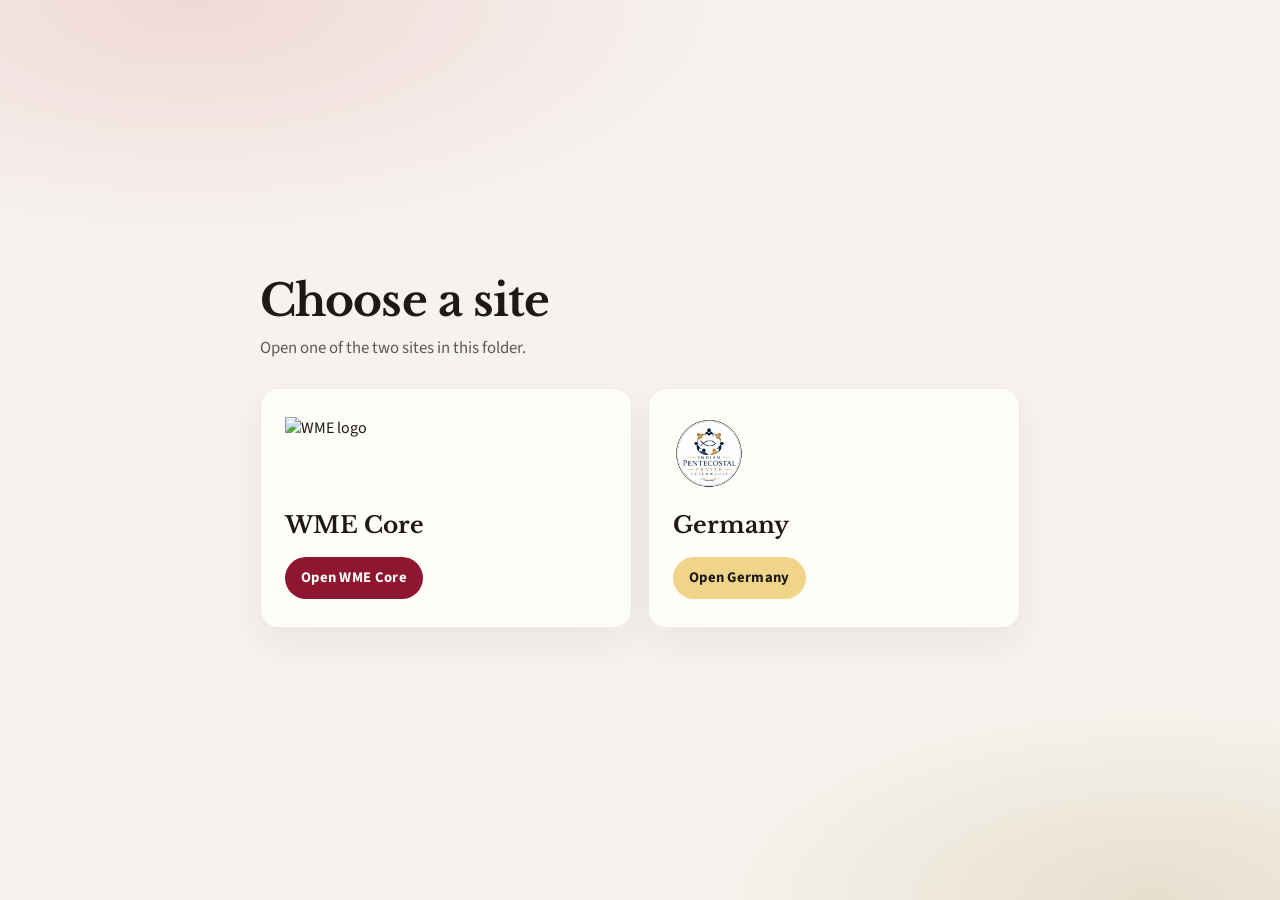
==== index.html @ b5d81c57 "project seperated" ====
<!DOCTYPE html>
<html lang="en">
<head>
  <meta charset="UTF-8" />
  <meta name="viewport" content="width=device-width, initial-scale=1.0" />
  <title>Choose a site</title>
  <meta name="description" content="Open WME Core or IPPF Germany." />
  <link rel="preconnect" href="https://fonts.googleapis.com" />
  <link rel="preconnect" href="https://fonts.gstatic.com" crossorigin />
  <link href="https://fonts.googleapis.com/css2?family=Libre+Baskerville:wght@400;700&family=Source+Sans+3:wght@500;600;700&display=swap" rel="stylesheet" />
  <style>
    *,
    *::before,
    *::after { box-sizing: border-box; }

    html, body {
      margin: 0;
      min-height: 100%;
    }

    body {
      min-height: 100vh;
      display: grid;
      place-items: center;
      padding: 32px 20px;
      font-family: "Source Sans 3", "Segoe UI", system-ui, sans-serif;
      color: #1c1917;
      background:
        radial-gradient(ellipse 80% 50% at 15% 0%, rgba(196, 30, 58, 0.12), transparent 55%),
        radial-gradient(ellipse 70% 45% at 90% 100%, rgba(154, 115, 36, 0.16), transparent 50%),
        #f6f3ee;
    }

    main {
      width: min(760px, 100%);
    }

    h1 {
      margin: 0 0 8px;
      font-family: "Libre Baskerville", Georgia, serif;
      font-size: clamp(2rem, 4vw, 2.75rem);
      font-weight: 700;
      letter-spacing: -0.02em;
    }

    p {
      margin: 0 0 28px;
      color: #5f5a52;
      font-size: 1.05rem;
    }

    .choices {
      display: grid;
      grid-template-columns: 1fr 1fr;
      gap: 16px;
    }

    .choice {
      display: flex;
      flex-direction: column;
      align-items: flex-start;
      gap: 18px;
      min-height: 240px;
      padding: 28px 24px;
      text-decoration: none;
      color: inherit;
      background: #fffdf8;
      border: 1px solid rgba(28, 25, 23, 0.08);
      border-radius: 18px;
      box-shadow: 0 16px 40px rgba(28, 25, 23, 0.06);
      transition: transform 0.2s ease, box-shadow 0.2s ease;
    }

    .choice:hover,
    .choice:focus-visible {
      transform: translateY(-3px);
      box-shadow: 0 22px 48px rgba(28, 25, 23, 0.12);
      outline: none;
    }

    .choice:focus-visible {
      box-shadow: 0 0 0 3px #fffdf8, 0 0 0 5px #9a7324;
    }

    .choice img {
      height: 72px;
      width: auto;
      max-width: 100%;
      object-fit: contain;
    }

    .choice h2 {
      margin: auto 0 0;
      font-family: "Libre Baskerville", Georgia, serif;
      font-size: 1.45rem;
      font-weight: 700;
    }

    .choice span {
      display: inline-flex;
      align-items: center;
      min-height: 42px;
      padding: 0 16px;
      border-radius: 999px;
      font-size: 0.92rem;
      font-weight: 700;
      letter-spacing: 0.02em;
    }

    .choice.wme span {
      color: #fffdf8;
      background: #8e1630;
    }

    .choice.germany span {
      color: #1c1917;
      background: #f0d48a;
    }

    @media (max-width: 640px) {
      .choices {
        grid-template-columns: 1fr;
      }

      .choice {
        min-height: 0;
      }
    }
  </style>
</head>
<body>
  <main>
    <h1>Choose a site</h1>
    <p>Open one of the two sites in this folder.</p>
    <div class="choices">
      <a class="choice wme" href="wmecore/">
        <img src="wmecore/logo/logo_wme_Dark.png" alt="WME logo" />
        <h2>WME Core</h2>
        <span>Open WME Core</span>
      </a>
      <a class="choice germany" href="germany/">
        <img src="germany/images/ippf-germany-logo.webp" alt="IPPF Germany logo" />
        <h2>Germany</h2>
        <span>Open Germany</span>
      </a>
    </div>
  </main>
</body>
</html>
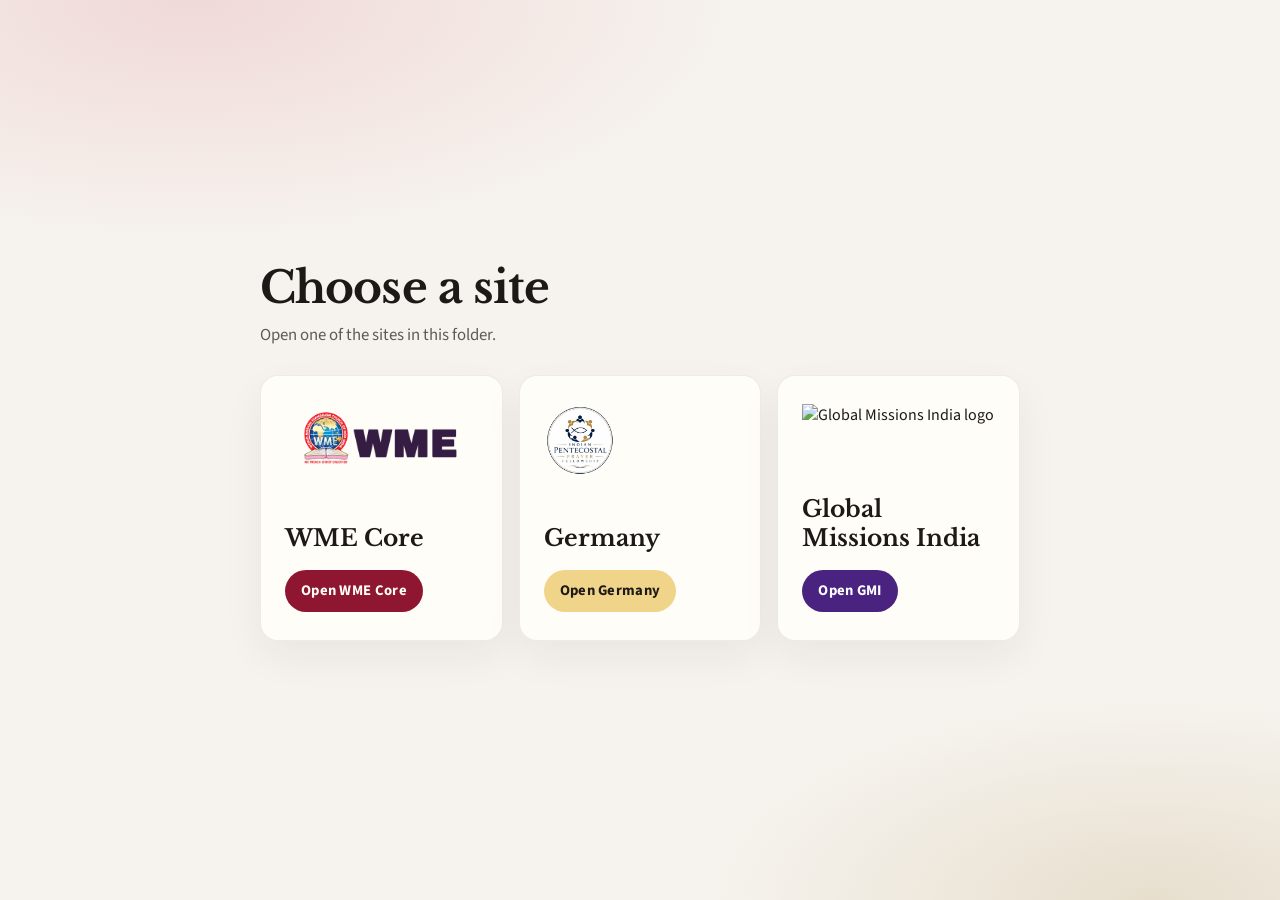
==== commit 82aec0d1: "global mission" ====
--- a/index.html
+++ b/index.html
@@ -4,7 +4,7 @@
   <meta charset="UTF-8" />
   <meta name="viewport" content="width=device-width, initial-scale=1.0" />
   <title>Choose a site</title>
-  <meta name="description" content="Open WME Core or IPPF Germany." />
+  <meta name="description" content="Open WME Core, IPPF Germany or Global Missions India." />
   <link rel="preconnect" href="https://fonts.googleapis.com" />
   <link rel="preconnect" href="https://fonts.gstatic.com" crossorigin />
   <link href="https://fonts.googleapis.com/css2?family=Libre+Baskerville:wght@400;700&family=Source+Sans+3:wght@500;600;700&display=swap" rel="stylesheet" />
@@ -51,7 +51,7 @@
 
     .choices {
       display: grid;
-      grid-template-columns: 1fr 1fr;
+      grid-template-columns: repeat(3, 1fr);
       gap: 16px;
     }
 
@@ -117,6 +117,11 @@
       background: #f0d48a;
     }
 
+    .choice.gmi span {
+      color: #fff;
+      background: #4a2380;
+    }
+
     @media (max-width: 640px) {
       .choices {
         grid-template-columns: 1fr;
@@ -131,7 +136,7 @@
 <body>
   <main>
     <h1>Choose a site</h1>
-    <p>Open one of the two sites in this folder.</p>
+    <p>Open one of the sites in this folder.</p>
     <div class="choices">
       <a class="choice wme" href="wmecore/">
         <img src="wmecore/logo/logo_wme_Dark.png" alt="WME logo" />
@@ -143,6 +148,11 @@
         <h2>Germany</h2>
         <span>Open Germany</span>
       </a>
+      <a class="choice gmi" href="gmi/">
+        <img src="gmi/assets/img/logo.svg" alt="Global Missions India logo" />
+        <h2>Global Missions India</h2>
+        <span>Open GMI</span>
+      </a>
     </div>
   </main>
 </body>
